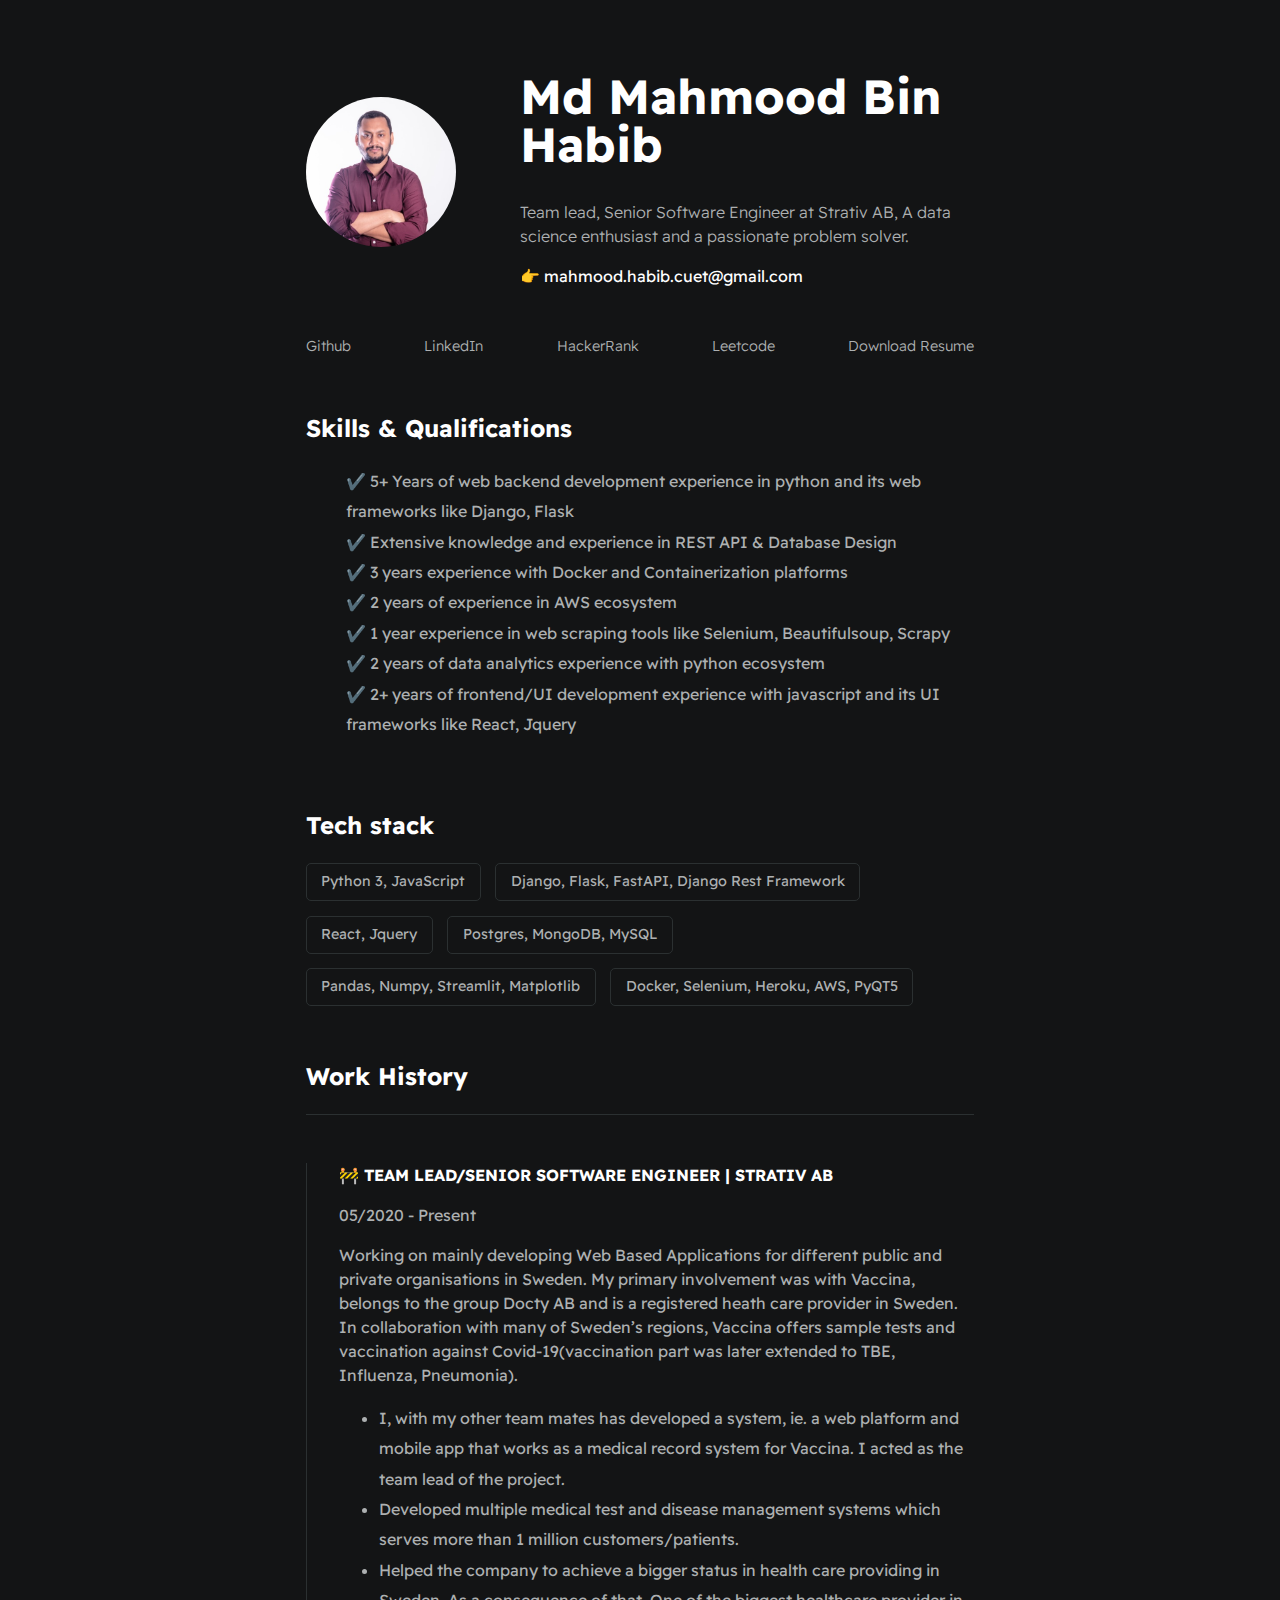
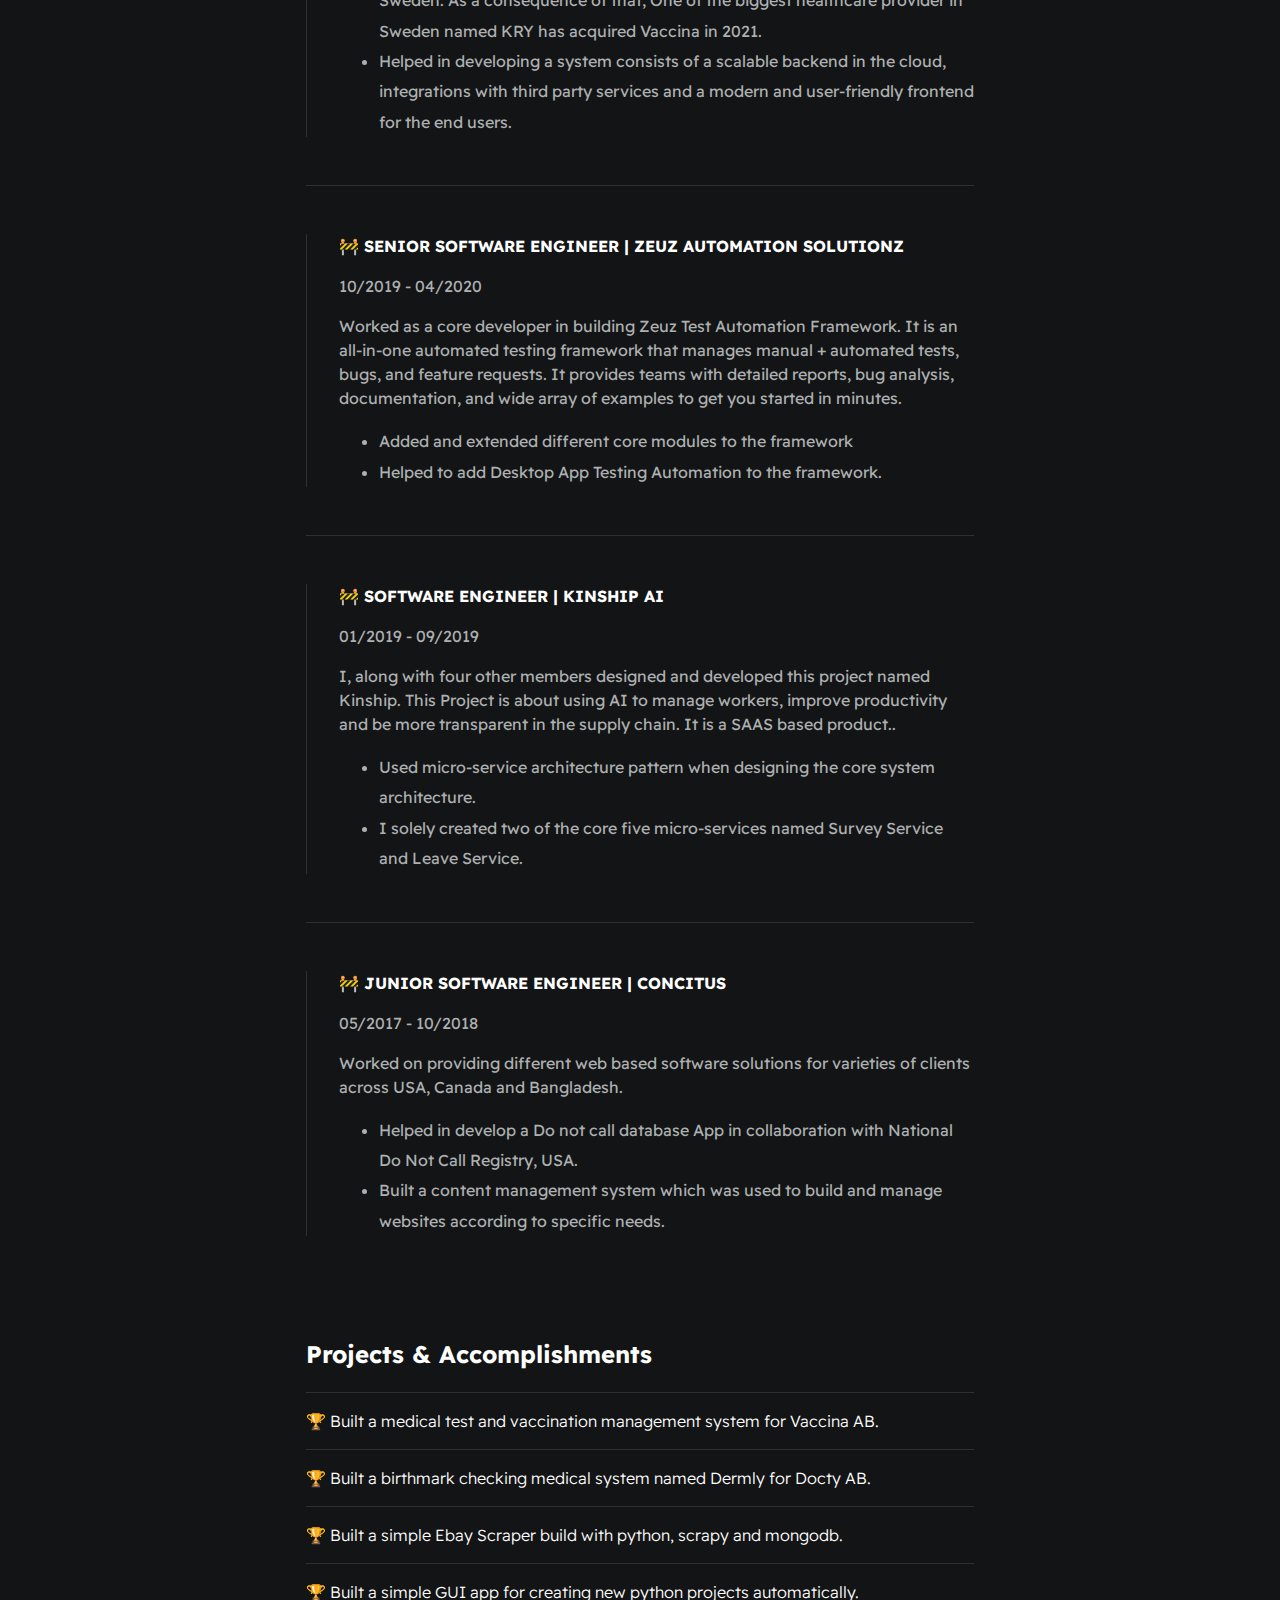
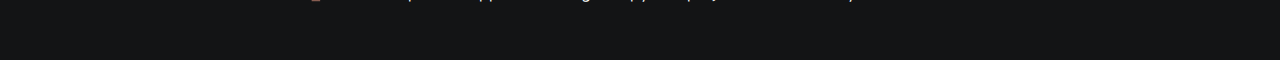
==== index.html @ 5ca39926 "initialize the new repo" ====
<!DOCTYPE html>
<html lang="en">
<head>
    <meta charset="UTF-8">
    <meta http-equiv="X-UA-Compatible" content="IE=edge">
    <meta name="viewport" content="width=device-width, initial-scale=1.0">
    <title>Digital Resume of Md Mahmood Bin Habib</title>
    <meta name="viewport" content="width=device-width, initial-scale=1">
    <link rel="stylesheet" type="text/css" media="screen" href="./styles/main.css">
</head>
<body>

    <div id="container--main">
        <section id="wrapper--hero" class="section--page">
            <img id="profile-pic" src="./assets/images/resized.jpeg" />

            <div>
                <h1 id="user-name">Md Mahmood Bin Habib</h1>
                <p id="bio">Team lead, Senior Software Engineer at Strativ AB, 
                    A data science enthusiast and a passionate problem solver.</p>
                <p id="email">👉 mahmood.habib.cuet@gmail.com</p>
            </div> 
        </section>

        <section class="section--page">

            <div id="socials--list">
                <a href="https://github.com/ShaonMahmood" target="_blank">Github</a>
                <a href="https://www.linkedin.com/in/md-mahmood-bin-habib-b29893137" target="_blank">LinkedIn</a>
                <a href="https://hackerrank.com/mahmood_habib_c1" target="_blank">HackerRank</a>
                <a href="https://leetcode.com/Mahmood261342/" target="_blank">Leetcode</a>
                <a href="./assets/Mahmood_Resume.pdf" target="_blank">Download Resume</a>
            </div>

        </section>

        <section class="section--page">
            <h2>Skills & Qualifications</h2>
            <ul id="qualifications--list">
                <li>✔️ 5+ Years of web backend development experience in python and 
                    its web frameworks like Django, Flask</li>
                <li>✔️ Extensive knowledge and experience in REST API & Database Design</li>
                <li>✔️ 3 years experience with Docker and Containerization platforms</li>
                <li>✔️ 2 years of experience in AWS ecosystem</li>
                <li>✔️ 1 year experience in web scraping tools like 
                    Selenium, Beautifulsoup, Scrapy</li>
                <li>✔️ 2 years of data analytics experience with python ecosystem</li>
                <li>✔️ 2+ years of frontend/UI development experience with javascript 
                    and its UI frameworks like React, Jquery</li>
            </ul>
        </section>


        <section class="section--page">
                <h2>Tech stack</h2>

                <div id="wrapper--techstack__items">
                    <div class="card--techstack"><span>Python 3, JavaScript</span></div>
                    <div class="card--techstack"><span>Django, Flask, FastAPI, Django Rest Framework</span></div>
                    <div class="card--techstack"><span>React, Jquery</span></div>
                    <div class="card--techstack"><span>Postgres, MongoDB, MySQL</span></div>
                    <div class="card--techstack"><span>Pandas, Numpy, Streamlit, Matplotlib</span></div>
                    <div class="card--techstack"><span>Docker, Selenium, Heroku, AWS, PyQT5</span></div>
                </div>
            </section>

            <section id="work-history-wrapper" class="section--page">
                <h2>Work History</h2>

                <div class="line-break"></div>
                <div class="card--work-history">
                    <strong>🚧 TEAM LEAD/SENIOR SOFTWARE ENGINEER | STRATIV AB</strong>
                    <p>05/2020 - Present</p>
                    <p>Working on mainly developing Web Based Applications for different public and private organisations in Sweden. 
                        My primary involvement was with Vaccina, belongs to the group Docty AB and is a registered heath care provider in Sweden. 
                        In collaboration with many of Sweden’s regions, Vaccina offers sample tests and vaccination against Covid-19(vaccination part was 
                        later extended to TBE, Influenza, Pneumonia).</p>
                    <ul>
                        <li>I, with my other team mates has
                            developed a system, ie. a web platform and mobile app that works as a medical record system for Vaccina. 
                            I acted as the team lead of the project.</li>
                        <li>Developed multiple medical test and disease management systems which serves more than 1 million customers/patients.</li>
                        <li>Helped the company to achieve a bigger status in health care providing in Sweden. As a consequence of that, 
                            One of the biggest healthcare provider in Sweden named KRY has acquired Vaccina in 2021.</li>
                        <li>Helped in developing a system consists of a scalable backend in the cloud, integrations 
                            with third party services and a modern and user-friendly frontend for the end users.</li>
                    </ul>
                </div>

                <div class="line-break"></div>

                <div class="card--work-history">
                    <strong>🚧 SENIOR SOFTWARE ENGINEER | ZEUZ AUTOMATION SOLUTIONZ</strong>
                    <p>10/2019 - 04/2020</p>
                    <p>Worked as a core developer in building Zeuz Test Automation Framework. It is an all-in-one automated testing framework that 
                        manages manual + automated tests, bugs, and feature requests. It provides teams with detailed reports, bug analysis, 
                        documentation, and wide array of examples to get you started in minutes.</p>
                    <ul>
                        <li>Added and extended different core modules to the framework</li>
                        <li>Helped to add Desktop App Testing Automation to the framework.</li>
                    </ul>
                </div>

                <div class="line-break"></div>

                <div class="card--work-history">
                    <strong>🚧 SOFTWARE ENGINEER | KINSHIP AI</strong>
                    <p>01/2019 - 09/2019</p>
                    <p>I, along with four other members designed and developed this project named Kinship. 
                        This Project is about using AI to manage workers, improve productivity and be 
                        more transparent in the supply chain. It is a SAAS based product..</p>
                    <ul>
                        <li>Used micro-service architecture pattern when designing the core system architecture.</li>
                        <li>I solely created two of the core five micro-services named Survey Service and Leave Service.</li>
                    </ul>
                </div>

                <div class="line-break"></div>

                <div class="card--work-history">
                    <strong>🚧 JUNIOR SOFTWARE ENGINEER | CONCITUS</strong>
                    <p>05/2017 - 10/2018</p>
                    <p>Worked on providing different web based software solutions for varieties of clients across USA, Canada and Bangladesh. </p>
                    <ul>
                        <li>Helped in develop a Do not call database App in collaboration with National Do Not Call Registry, USA.</li>
                        <li>Built a content management system which was used to build and manage websites according to specific needs.</li>
                    </ul>
                </div>
            </section>
        
        <section class="section--page">
            <h2>Projects & Accomplishments</h2>

            <div class="card--project">
                <a href="project1.html" target="_blank"><span>🏆 </span>Built a medical test and vaccination management system for Vaccina AB.</a>
            </div>

            <div class="card--project">
                <a href="project2.html" ><span>🏆 </span>Built a birthmark checking medical system named Dermly for Docty AB.</a>
            </div>

            <div class="card--project">
                <a href="project3.html" ><span>🏆 </span>Built a simple Ebay Scraper build with python, scrapy and mongodb.</a>
            </div>

            <div class="card--project">
                <a href="project4.html"><span>🏆 </span>Built a simple GUI app for creating new python projects automatically.</a>
            </div>

        </section>

    </div>
    
</body>
</html>
---- styles/main.css ----
@import url('https://fonts.googleapis.com/css2?family=Readex+Pro:wght@300;400;500;600;700&display=swap');

:root{
    --mainTextColor-light:#000;
    --secondaryTextColor-light:rgb(51 51 51);
    --mainLinkColor-light:#0da2b8;
    --mainBorderColor-light:rgb(218, 218, 218);
    --mainBgColor-light:rgb(249, 250,251);

    --mainTextColor-dark:#fff;
    --secondaryTextColor-dark:#adb0b1;
    --mainLinkColor-dark:rgb(30, 190,214);
    --mainBorderColor-dark:#2b3031;
    --mainBgColor-dark:#131415;
    
    --mainTextColor:var(--mainTextColor-dark);
    --secondaryTextColor:var(--secondaryTextColor-dark);
    --mainLinkColor:var(--mainLinkColor-dark);
    --mainBorderColor:var(--mainBorderColor-dark);
    --mainBgColor:var(--mainBgColor-dark);

    /* --mainTextColor:var(--mainTextColor-light); 
--secondaryTextColor:(--secondaryTextColor-light);
--mainLinkColor:var(--mainLinkColor-light);
--mainBorderColor:var(--mainBorderColor-light);
--mainBgColor:var(--mainBgColor-light); */

}


*{
    font-family: 'Readex Pro';
    line-height: 1.5em;
    box-sizing: border-box;
    color: var(--mainTextColor);
    
}

body{
    background-color: var(--mainBgColor);            
}

p, span, li{
    color: var(--secondaryTextColor);
    font-size: 1em;
}

a{
    text-decoration: none;
    color: var(--mainLinkColor);
    font-weight: 500;
}

li{
    line-height: 1.9em;
}

#container--main{
    max-width: 700px;
    margin: 0 auto;
    padding: 1em;
}

.section--page{
    padding-top: 1em;
    padding-bottom: 1em;
}

#wrapper--hero{
    display: flex;
    align-items: center;
    gap: 4em;
}

#bio, a{
    font-weight: 300;
}

#user-name{
    font-size: 48px;
    line-height: 1em;
}

#profile-pic{
    width: 150px;
    height: 150px;
    object-fit: cover;
    border-radius: 50%;
}

#email{
    color: var(--mainTextColor);
}

#socials--list{
    display: flex;
    justify-content: space-between;
    column-gap: 1em;
    flex-wrap: wrap;
}

#socials--list a{
    font-weight: 300;
    color: var(--secondaryTextColor);
    font-size: 0.9em;
    transition: 0.3s;
}

#socials--list a:hover{
    font-weight: 100;
    color: var(--mainLinkColor);
    font-size: 0.9em;
}

#qualifications--list{
    list-style: none;
}

#wrapper--techstack__items{
    display: flex;
    flex-wrap: wrap;
    gap: 1em;
    font-size: 0.9em;
}

.card--techstack{
    border: 1px solid var(--mainBorderColor);
    border-radius: 5px;
    padding: 0.5em 1em;
    align-items: center;
}

.card--project{
    padding-top: 1em;
    padding-bottom: 1em;
    border-top: 1px solid var(--mainBorderColor);
}

.card--project a{
    color: var(--mainTextColor);

    transition: 0.3s;
}

.card--project a:hover{
    color: rgb(30, 190,214);

}

.card--work-history{
    border-left: 1px solid var(--mainBorderColor);
    margin-top: 3em;
    margin-bottom: 3em;
    padding-left: 2em;
}

.line-break{
    background-color: var(--mainBorderColor);
    height: 1px;
}


@media(max-width:600px){

    .section--page{
        padding-top: 1em;
        padding-bottom: 1em;
    }

    #wrapper--hero{
        display: flex;
        align-items: center;
        gap: 1em;
    }

    #profile-pic{
        width: 200px;
        height: 200px;
    }

    #wrapper--hero{
        flex-direction: column;
    }

    .card--work-history{
        border-left: none;
        padding-left: 0;
    }
}
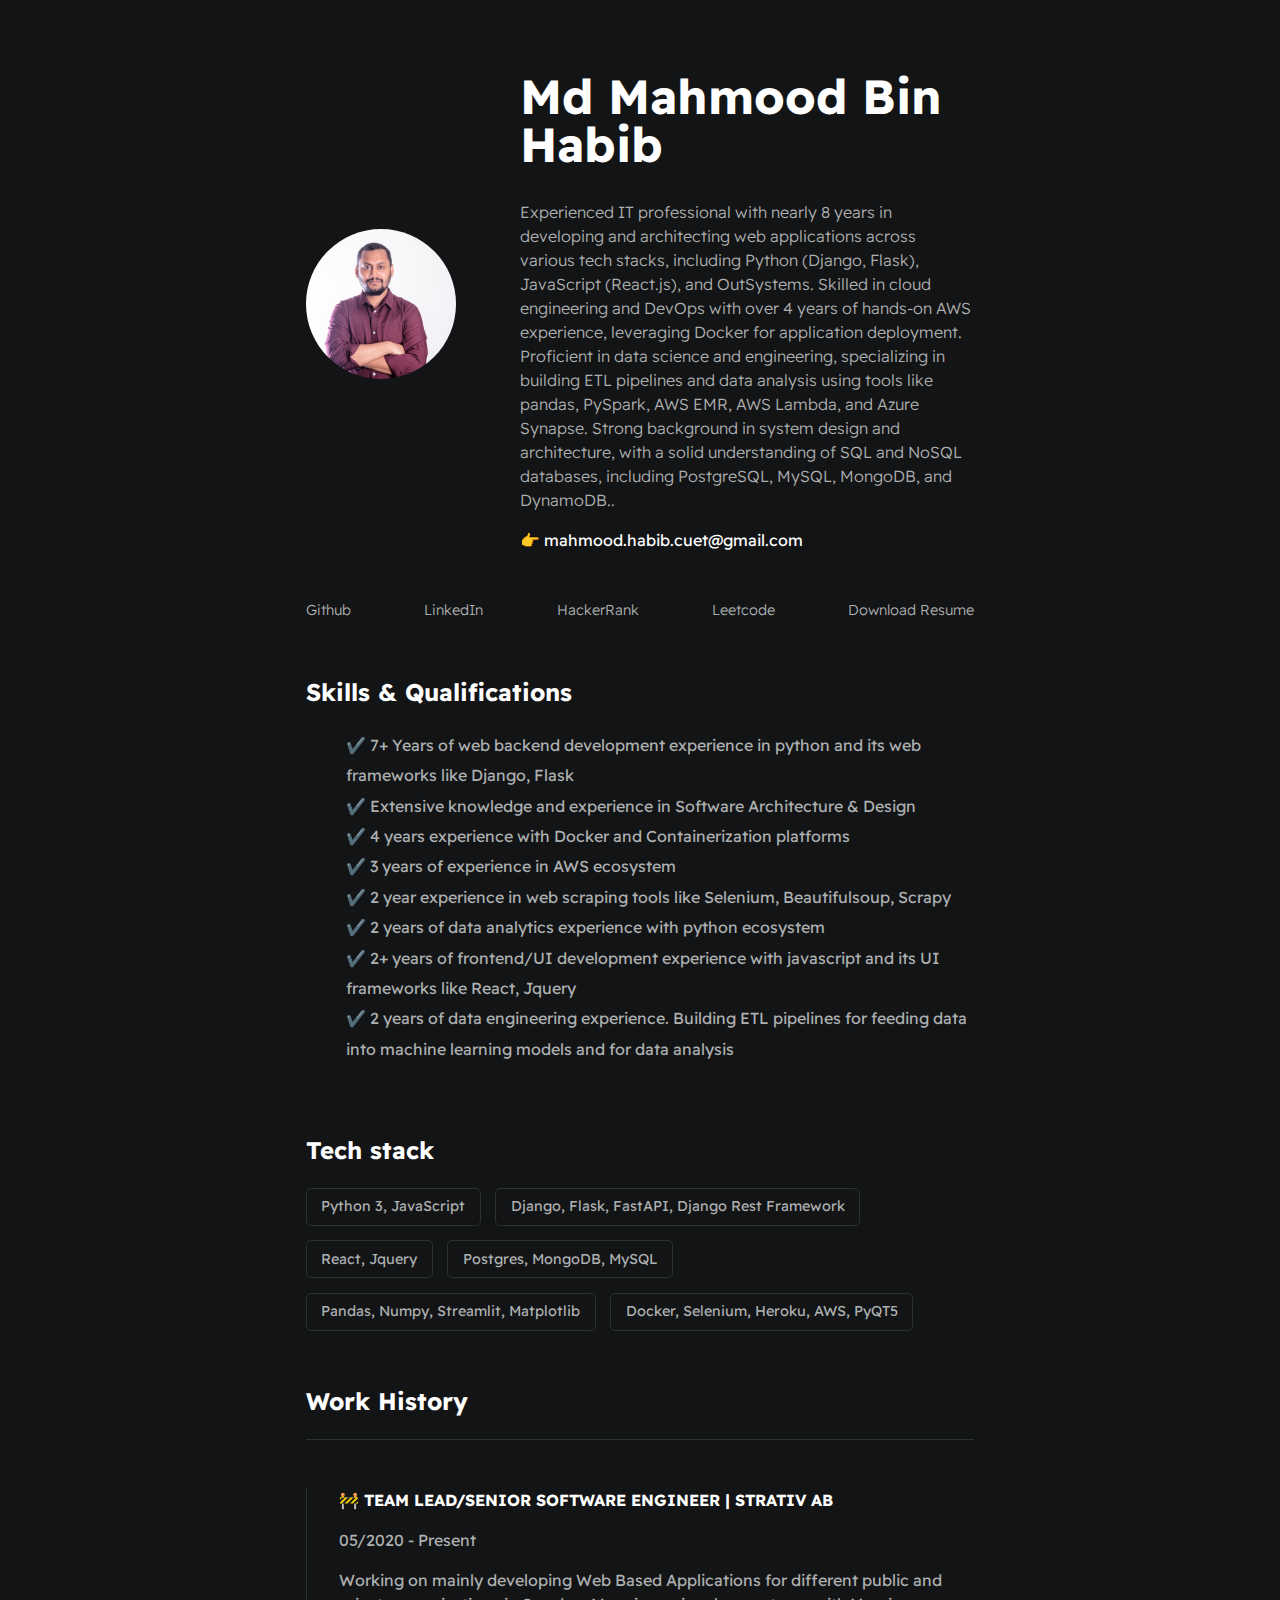
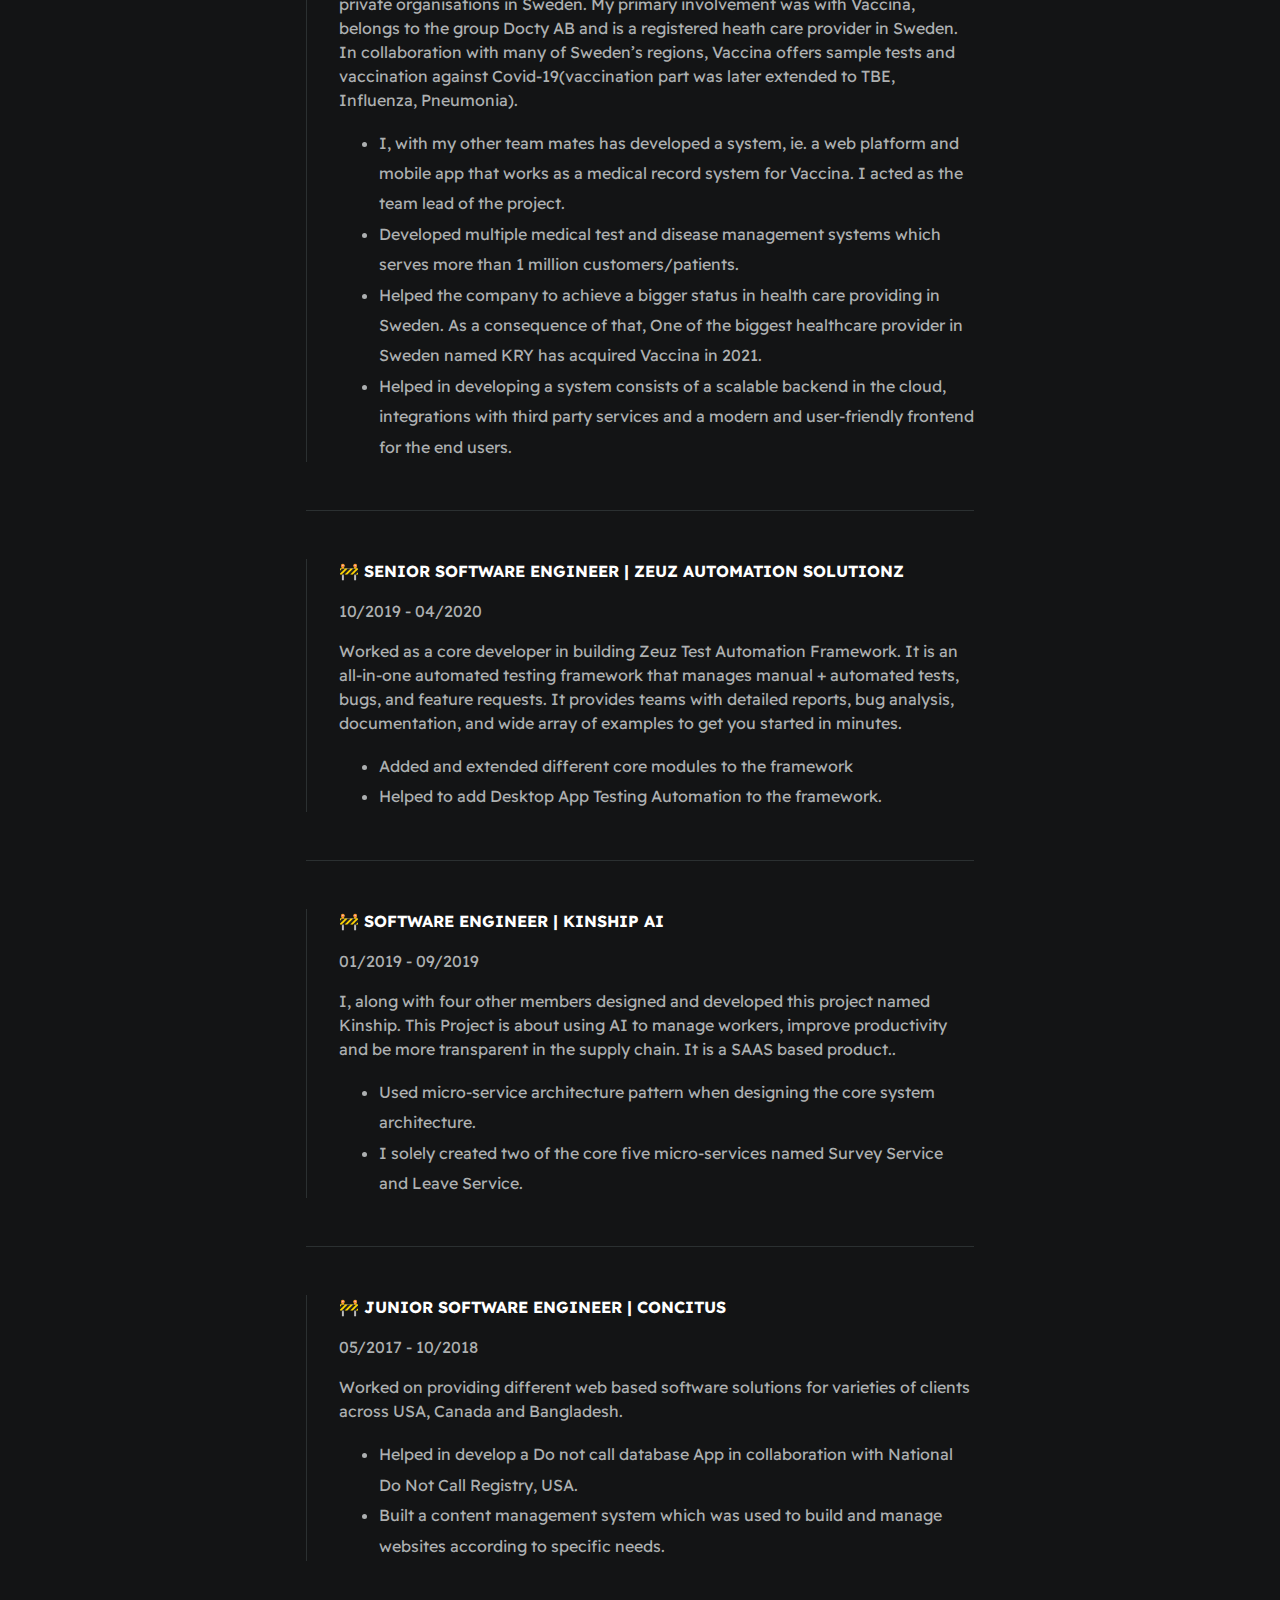
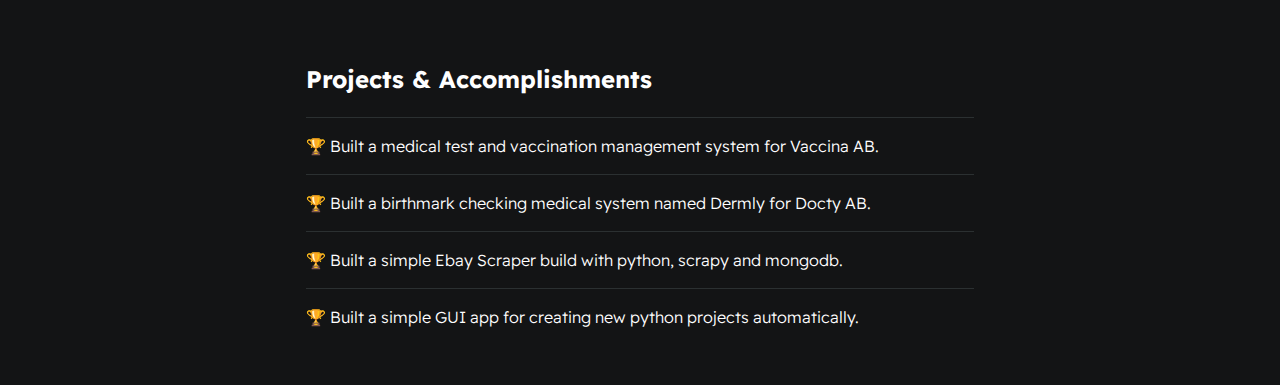
==== commit 1bfc2178: "Update index.html" ====
--- a/index.html
+++ b/index.html
@@ -16,8 +16,13 @@
 
             <div>
                 <h1 id="user-name">Md Mahmood Bin Habib</h1>
-                <p id="bio">Team lead, Senior Software Engineer at Strativ AB, 
-                    A data science enthusiast and a passionate problem solver.</p>
+                <p id="bio">Experienced IT professional with nearly 8 years in developing and architecting 
+                    web applications across various tech stacks, including Python (Django, Flask), JavaScript (React.js), 
+                    and OutSystems. Skilled in cloud engineering and DevOps with over 4 years of hands-on AWS experience, 
+                    leveraging Docker for application deployment. Proficient in data science and engineering, 
+                    specializing in building ETL pipelines and data analysis using tools like pandas, PySpark, 
+                    AWS EMR, AWS Lambda, and Azure Synapse. Strong background in system design and architecture, 
+                    with a solid understanding of SQL and NoSQL databases, including PostgreSQL, MySQL, MongoDB, and DynamoDB..</p>
                 <p id="email">👉 mahmood.habib.cuet@gmail.com</p>
             </div> 
         </section>
@@ -37,16 +42,18 @@
         <section class="section--page">
             <h2>Skills & Qualifications</h2>
             <ul id="qualifications--list">
-                <li>✔️ 5+ Years of web backend development experience in python and 
+                <li>✔️ 7+ Years of web backend development experience in python and 
                     its web frameworks like Django, Flask</li>
-                <li>✔️ Extensive knowledge and experience in REST API & Database Design</li>
-                <li>✔️ 3 years experience with Docker and Containerization platforms</li>
-                <li>✔️ 2 years of experience in AWS ecosystem</li>
-                <li>✔️ 1 year experience in web scraping tools like 
+                <li>✔️ Extensive knowledge and experience in Software Architecture & Design</li>
+                <li>✔️ 4 years experience with Docker and Containerization platforms</li>
+                <li>✔️ 3 years of experience in AWS ecosystem</li>
+                <li>✔️ 2 year experience in web scraping tools like 
                     Selenium, Beautifulsoup, Scrapy</li>
                 <li>✔️ 2 years of data analytics experience with python ecosystem</li>
                 <li>✔️ 2+ years of frontend/UI development experience with javascript 
                     and its UI frameworks like React, Jquery</li>
+                <li>✔️ 2 years of data engineering experience. Building ETL pipelines for 
+                    feeding data into machine learning models and for data analysis</li>
             </ul>
         </section>
 
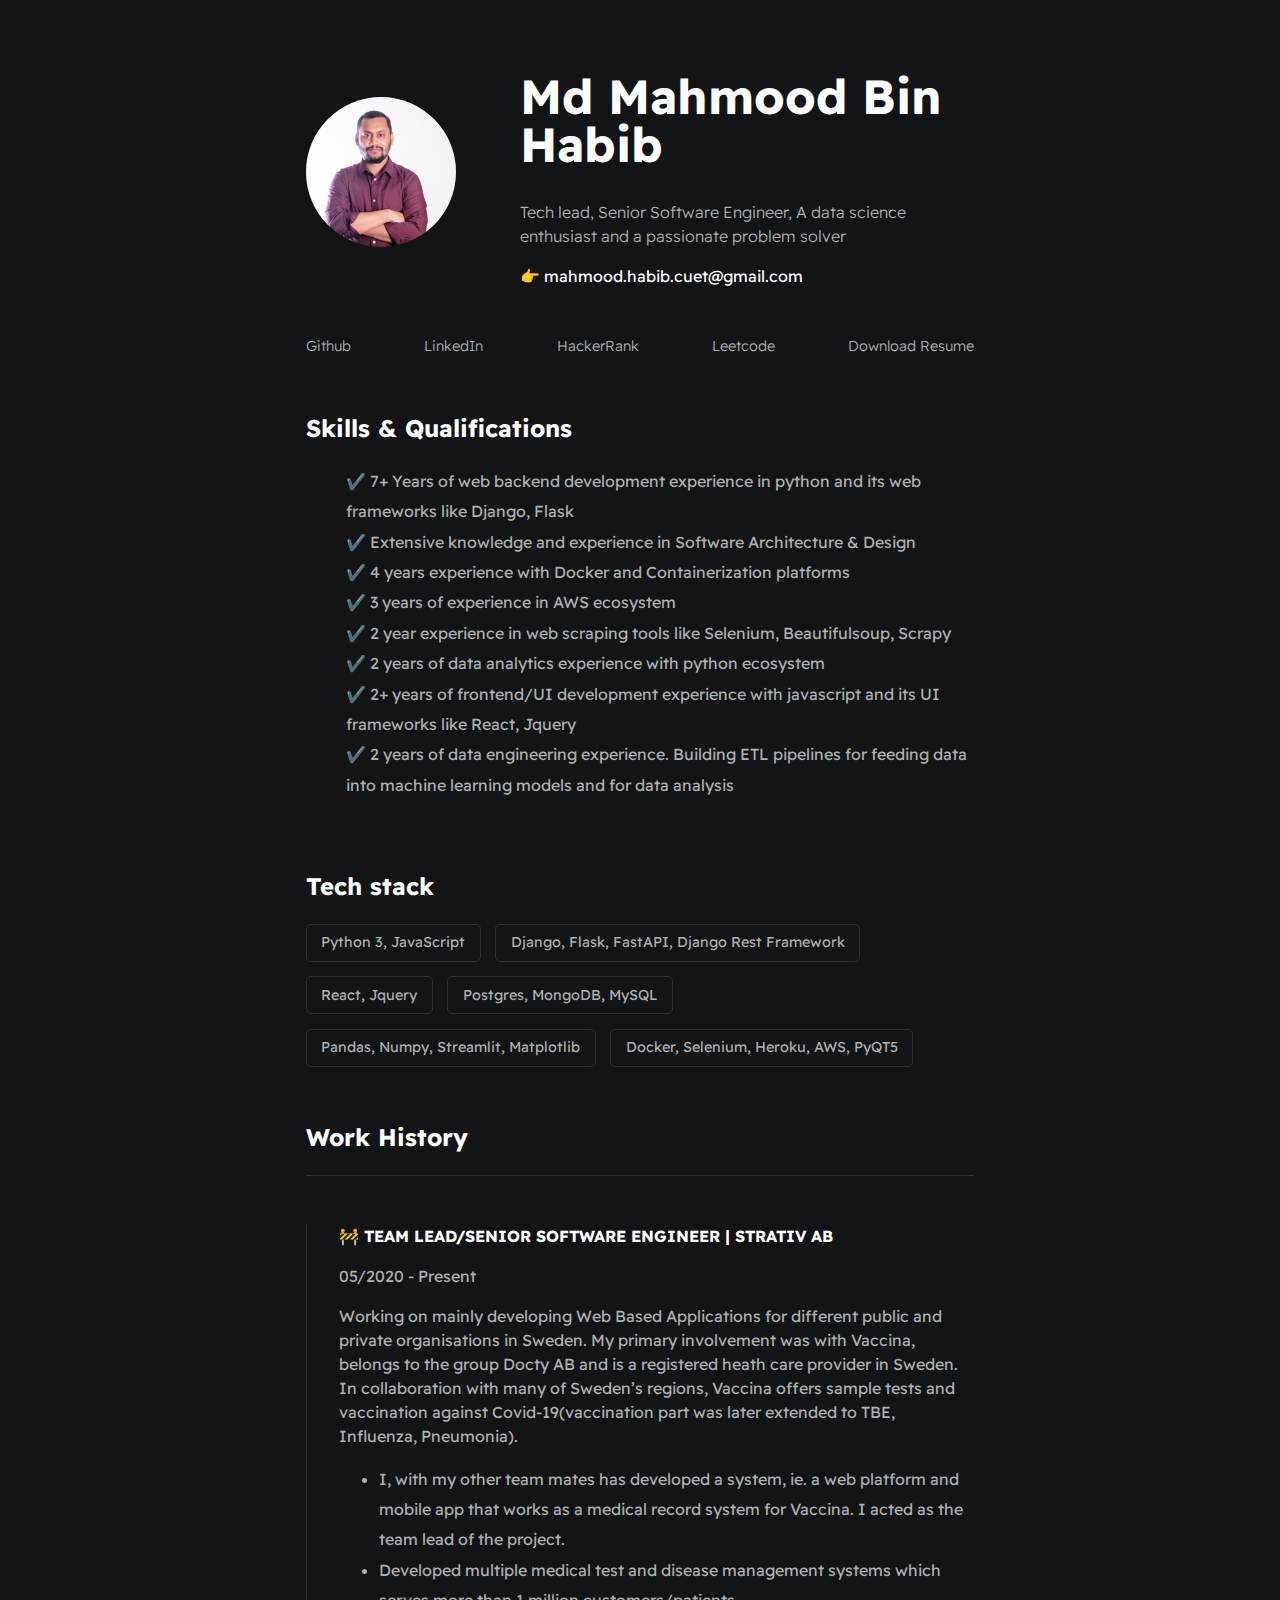
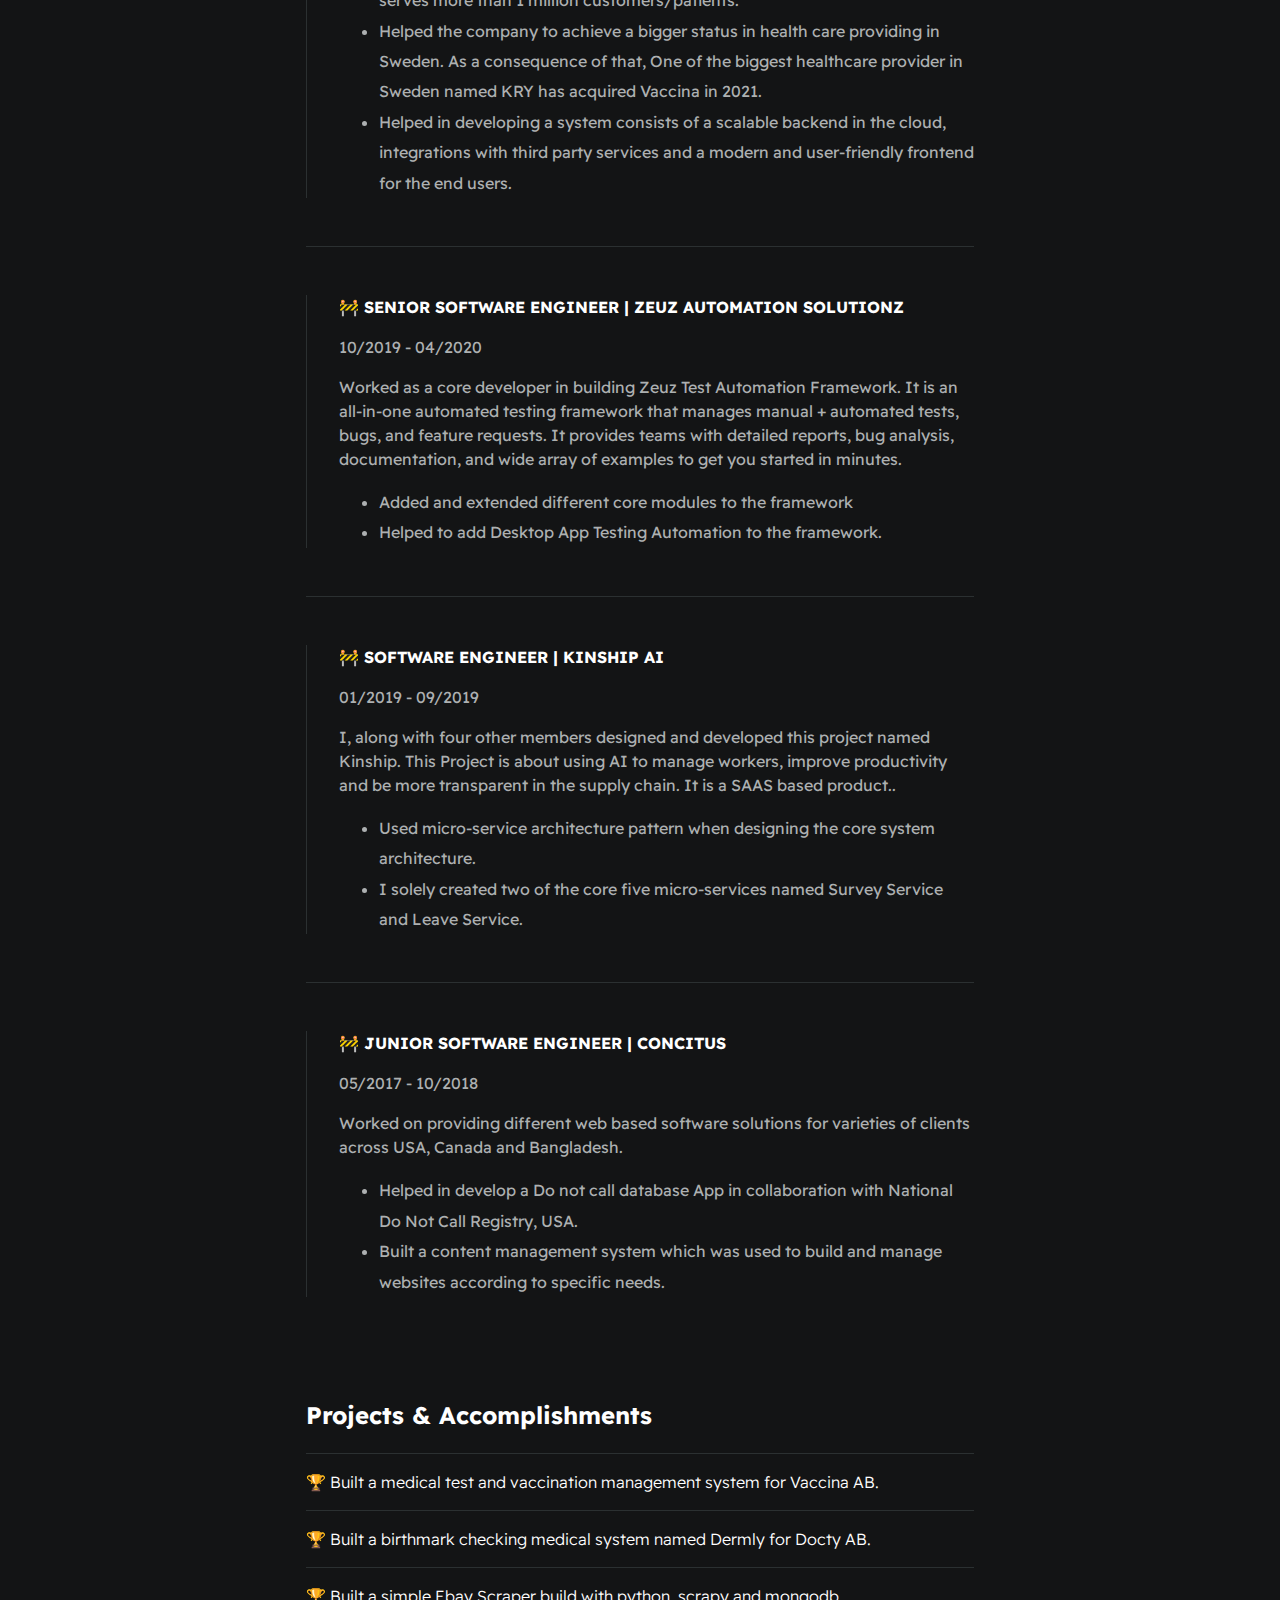
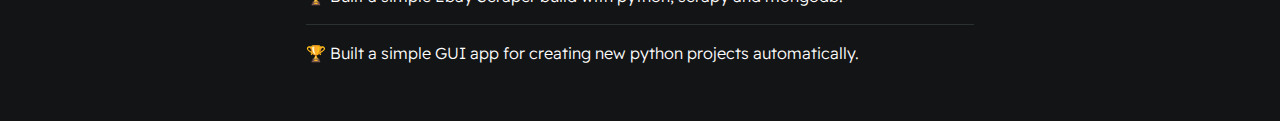
==== commit 92e30f33: "Update bio" ====
--- a/index.html
+++ b/index.html
@@ -16,13 +16,7 @@
 
             <div>
                 <h1 id="user-name">Md Mahmood Bin Habib</h1>
-                <p id="bio">Experienced IT professional with nearly 8 years in developing and architecting 
-                    web applications across various tech stacks, including Python (Django, Flask), JavaScript (React.js), 
-                    and OutSystems. Skilled in cloud engineering and DevOps with over 4 years of hands-on AWS experience, 
-                    leveraging Docker for application deployment. Proficient in data science and engineering, 
-                    specializing in building ETL pipelines and data analysis using tools like pandas, PySpark, 
-                    AWS EMR, AWS Lambda, and Azure Synapse. Strong background in system design and architecture, 
-                    with a solid understanding of SQL and NoSQL databases, including PostgreSQL, MySQL, MongoDB, and DynamoDB..</p>
+                <p id="bio">Tech lead, Senior Software Engineer, A data science enthusiast and a passionate problem solver</p>
                 <p id="email">👉 mahmood.habib.cuet@gmail.com</p>
             </div> 
         </section>
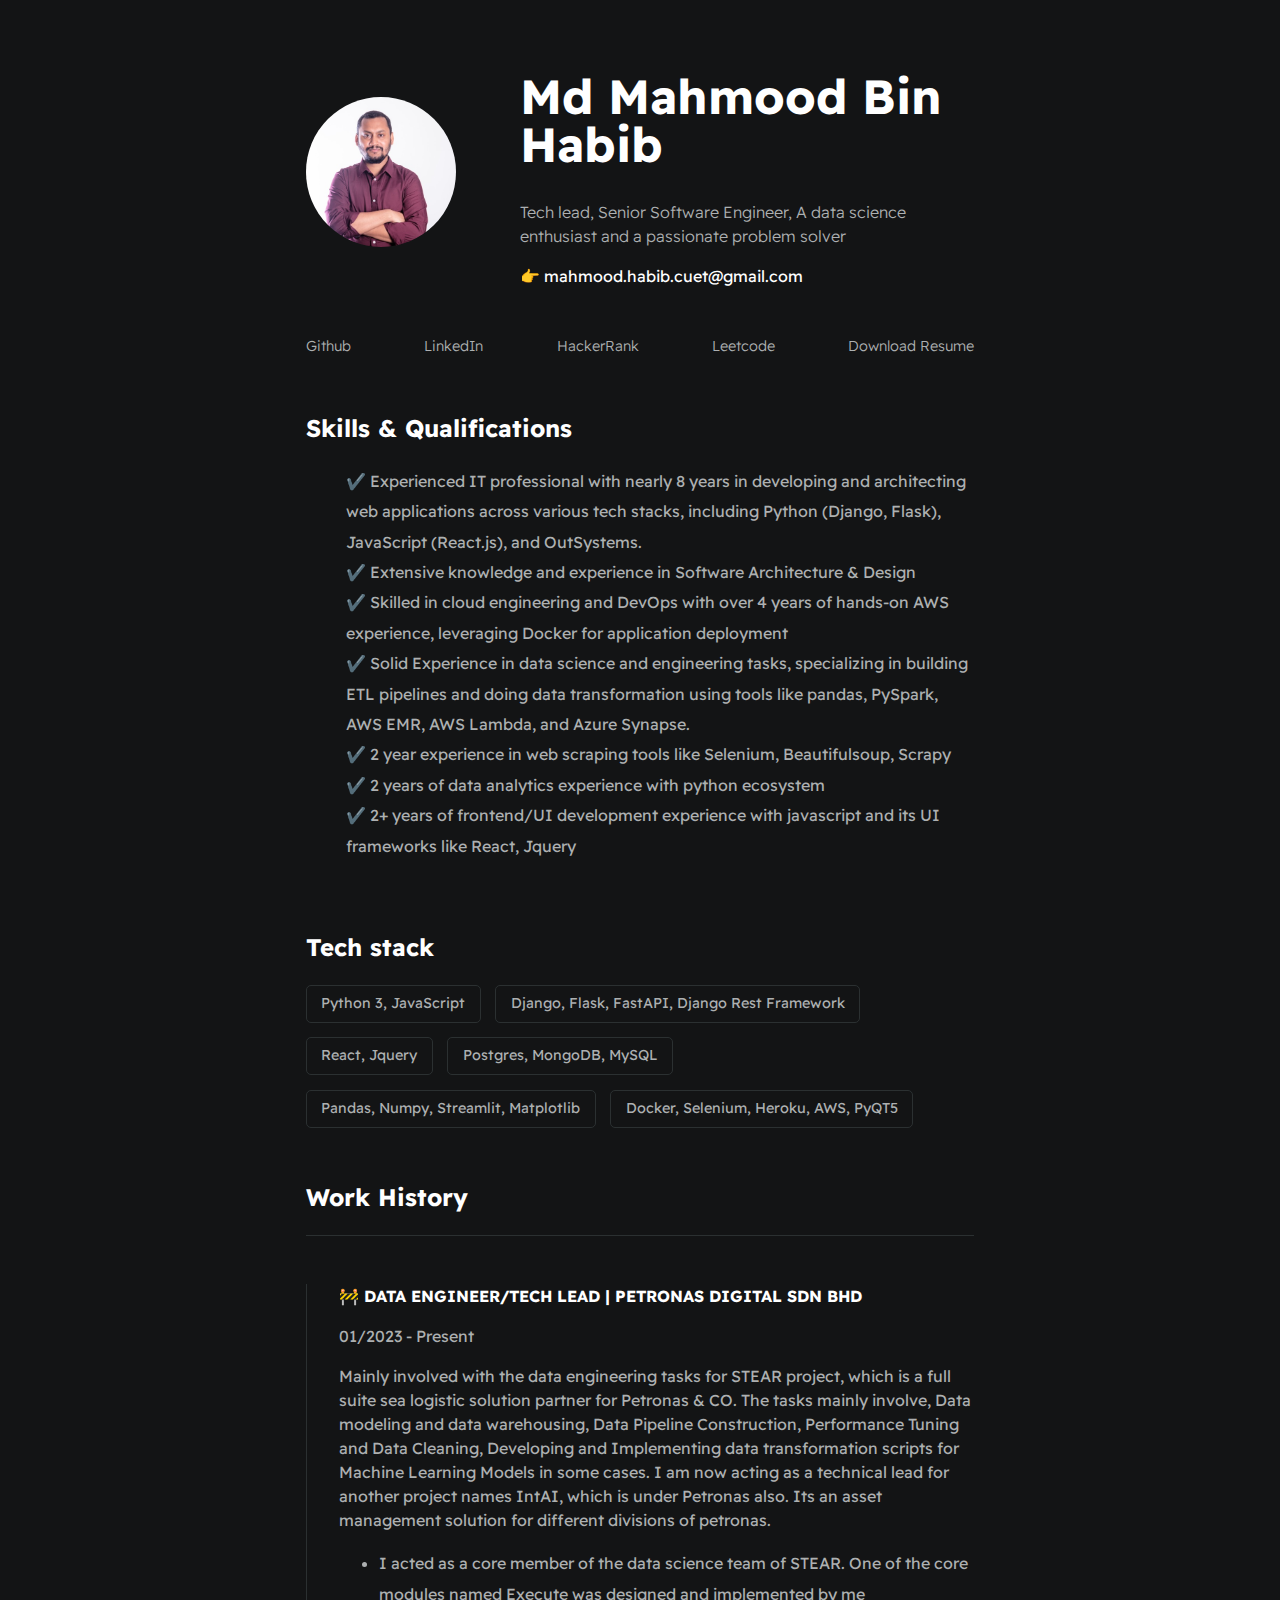
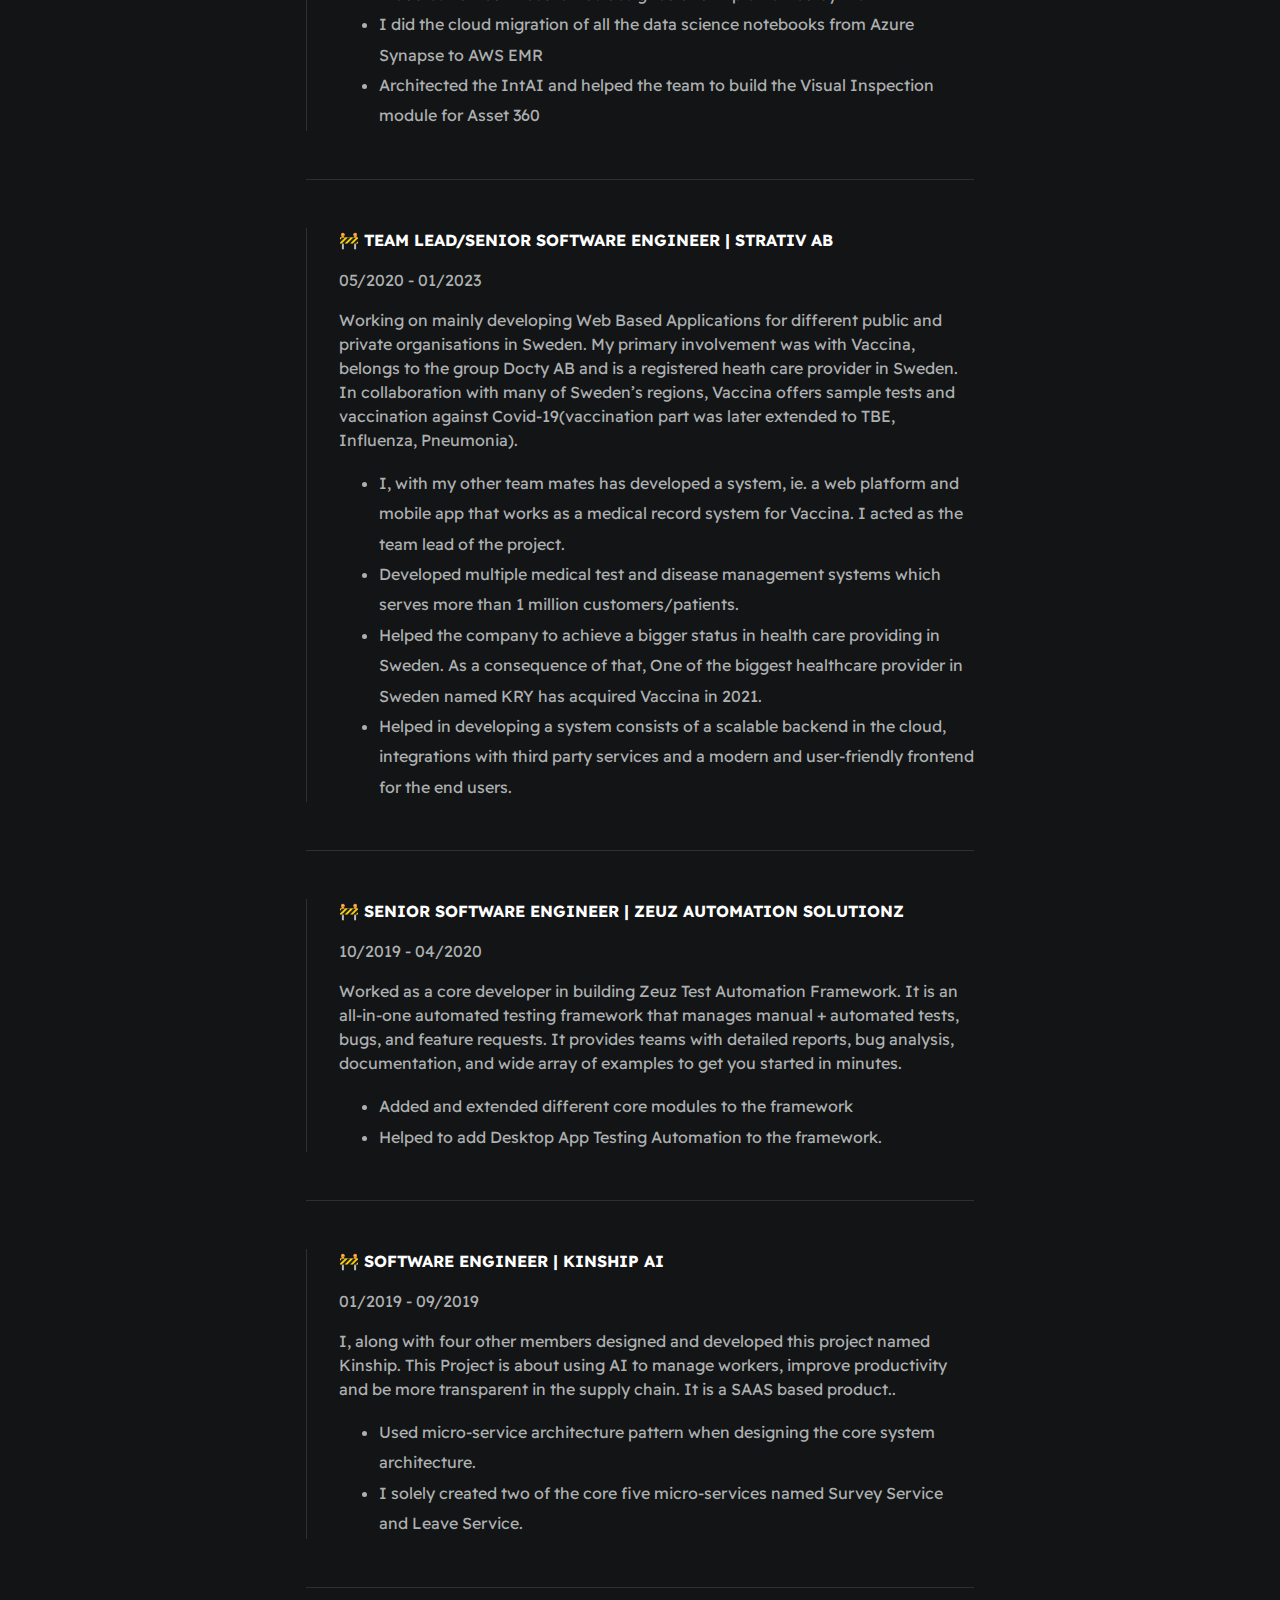
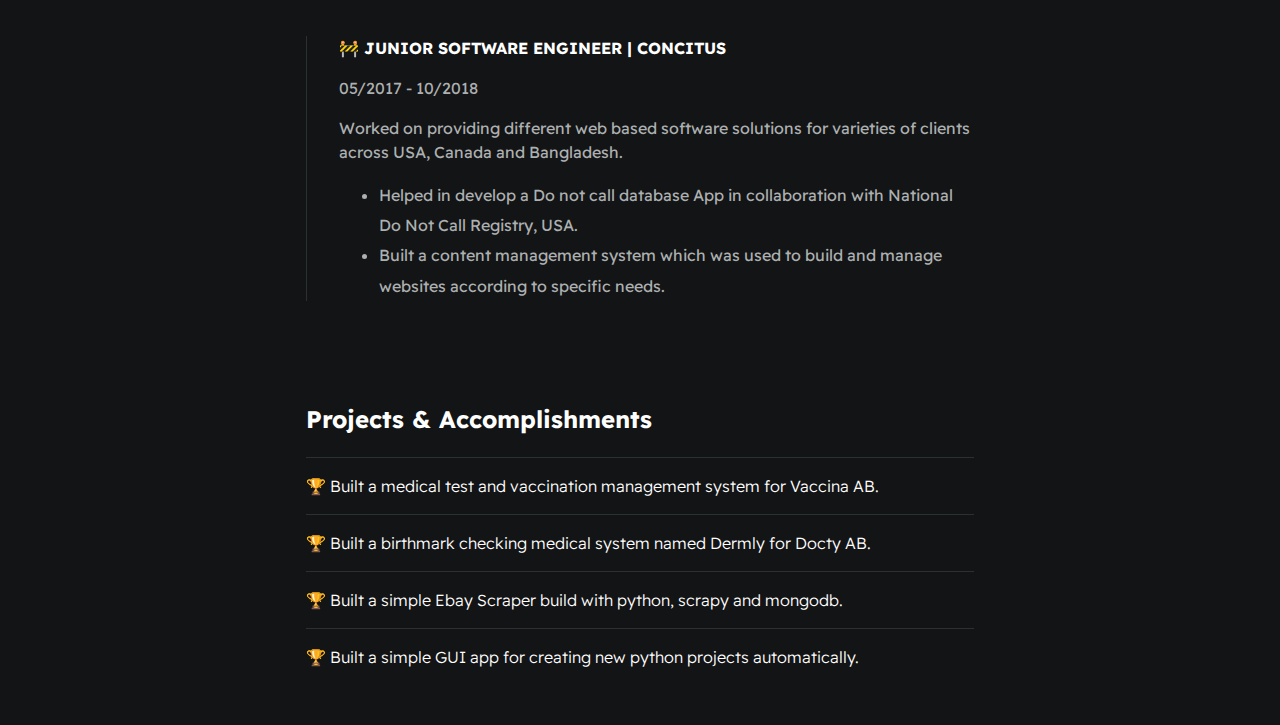
==== commit 1ea15beb: "Update experience" ====
--- a/index.html
+++ b/index.html
@@ -36,18 +36,21 @@
         <section class="section--page">
             <h2>Skills & Qualifications</h2>
             <ul id="qualifications--list">
-                <li>✔️ 7+ Years of web backend development experience in python and 
-                    its web frameworks like Django, Flask</li>
+                
+                
+                <li>✔️ Experienced IT professional with nearly 8 years in developing and architecting web applications across 
+                    various tech stacks, including Python (Django, Flask), JavaScript (React.js), and OutSystems.</li>
                 <li>✔️ Extensive knowledge and experience in Software Architecture & Design</li>
-                <li>✔️ 4 years experience with Docker and Containerization platforms</li>
-                <li>✔️ 3 years of experience in AWS ecosystem</li>
+                <li>✔️ Skilled in cloud engineering and DevOps with over 4 years of hands-on AWS experience, 
+                    leveraging Docker for application deployment</li>
+                <li>✔️ Solid Experience in data science and engineering tasks, specializing in building 
+                    ETL pipelines and doing data transformation using tools like pandas, PySpark, AWS EMR, AWS Lambda, and Azure Synapse.</li>
                 <li>✔️ 2 year experience in web scraping tools like 
                     Selenium, Beautifulsoup, Scrapy</li>
                 <li>✔️ 2 years of data analytics experience with python ecosystem</li>
                 <li>✔️ 2+ years of frontend/UI development experience with javascript 
                     and its UI frameworks like React, Jquery</li>
-                <li>✔️ 2 years of data engineering experience. Building ETL pipelines for 
-                    feeding data into machine learning models and for data analysis</li>
+               
             </ul>
         </section>
 
@@ -70,8 +73,27 @@
 
                 <div class="line-break"></div>
                 <div class="card--work-history">
+                    <strong>🚧 DATA ENGINEER/TECH LEAD | PETRONAS DIGITAL SDN BHD</strong>
+                    <p>01/2023 - Present</p>
+                    <p>Mainly involved with the data engineering tasks for STEAR project, which is a full suite sea 
+                        logistic solution partner for Petronas & CO. The tasks mainly involve, Data modeling and data 
+                        warehousing, Data Pipeline Construction, Performance Tuning and Data Cleaning, Developing and 
+                        Implementing data transformation scripts for Machine Learning Models in some cases. I am now acting 
+                        as a technical lead for another project names IntAI, which is under Petronas also. Its an 
+                        asset management solution for different divisions of petronas.</p>
+                    <ul>
+                        <li> I acted as a core member of the data science team of STEAR. One of the core modules 
+                            named Execute was designed and implemented by me</li>
+                        <li> I did the cloud migration of all the data science notebooks from Azure Synapse to AWS EMR</li>
+                        <li> Architected the IntAI and helped the team to build the Visual Inspection module for Asset 360</li>
+                        
+                    </ul>
+                </div>
+
+                <div class="line-break"></div>
+                <div class="card--work-history">
                     <strong>🚧 TEAM LEAD/SENIOR SOFTWARE ENGINEER | STRATIV AB</strong>
-                    <p>05/2020 - Present</p>
+                    <p>05/2020 - 01/2023</p>
                     <p>Working on mainly developing Web Based Applications for different public and private organisations in Sweden. 
                         My primary involvement was with Vaccina, belongs to the group Docty AB and is a registered heath care provider in Sweden. 
                         In collaboration with many of Sweden’s regions, Vaccina offers sample tests and vaccination against Covid-19(vaccination part was 
